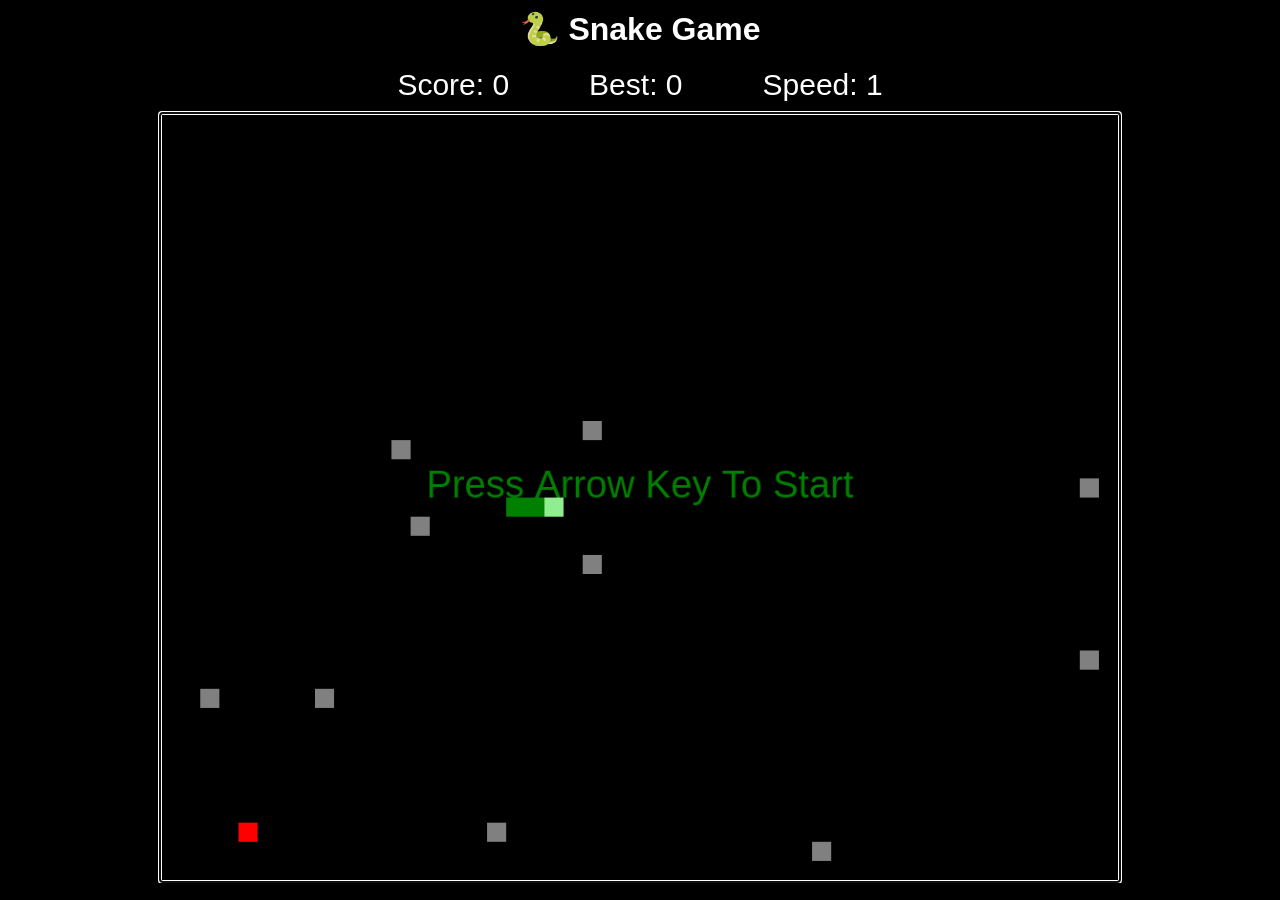
==== web_game/index.html @ a7d06b8a "big modify" ====
<!DOCTYPE html>
<html>

<head>

<meta charset="UTF-8">

<title>Snake Game</title>

<link rel="stylesheet" href="style.css">

</head>


<body>


<h1>🐍 Snake Game</h1>


<div id="info">

    <span id="score">
        Score: 0
    </span>


    <span id="best">
        Best: 0
    </span>


    <span id="speed">
        Speed: 1
    </span>

</div>


<div id="gameBox">

<canvas
id="game"
width="1000"
height="800"
tabindex="0">
</canvas>

</div>


<script src="snake.js"></script>


</body>


</html>
---- web_game/style.css ----
html,body{

    margin:0;

    padding:0;

    overflow:hidden;

}


body{

    background:black;

    color:white;

    text-align:center;

    font-family:Arial;

}



h1{

    margin-top:10px;

    margin-bottom:20px;

}



#gameBox{

    width:100vw;

    display:flex;

    justify-content:center;

}



canvas{

    background:black;

    border:3px solid white;

    max-width:95vw;

    max-height:85vh;

}



#info{

    width:100%;

    display:flex;

    justify-content:center;

    gap:80px;

    font-size:30px;

    margin-bottom:10px;

}
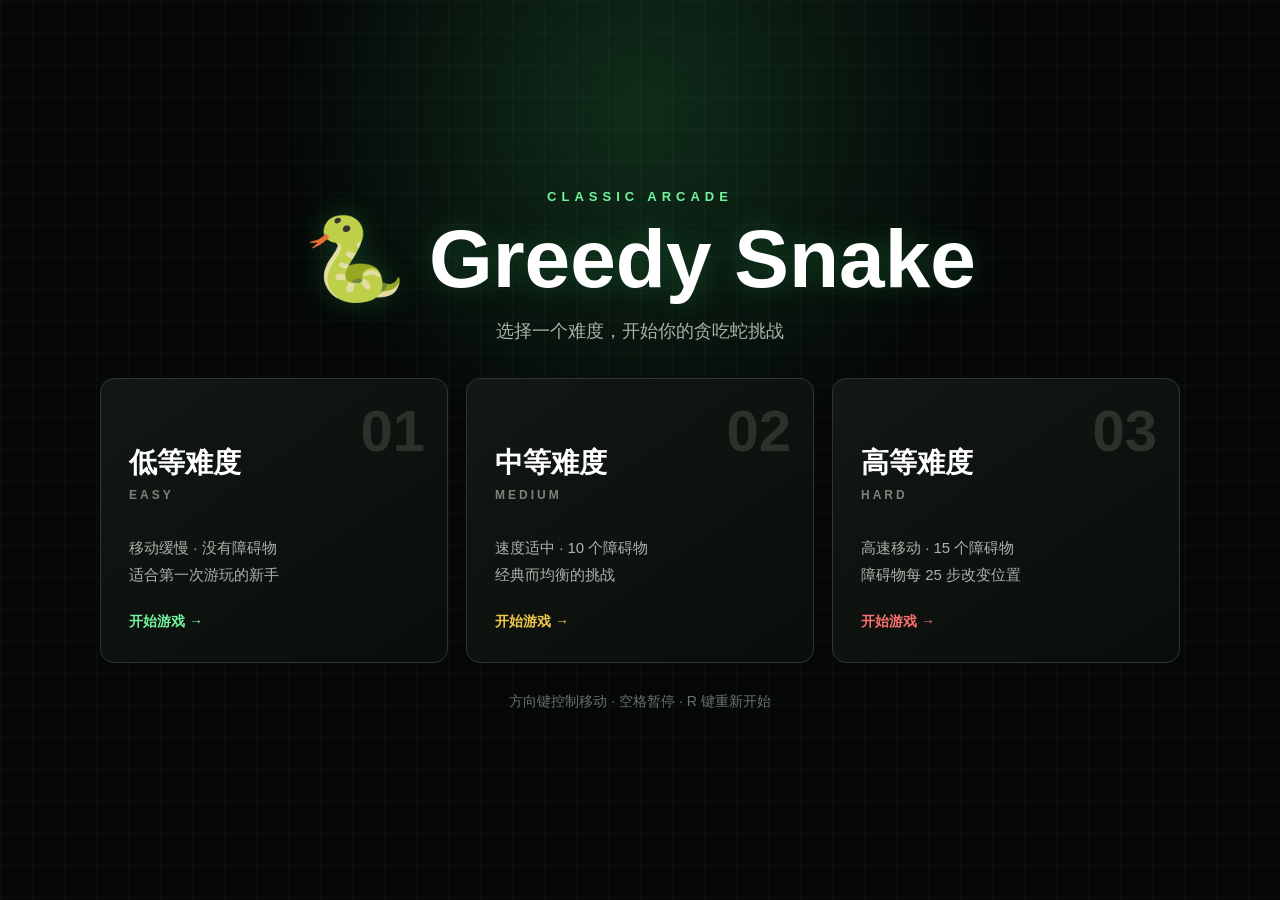
==== commit 36564d97: "Add difficulty menu and GitHub Pages deployment" ====
--- a/web_game/index.html
+++ b/web_game/index.html
@@ -1,58 +1,83 @@
 <!DOCTYPE html>
-<html>
+<html lang="zh-CN">
 
 <head>
-
-<meta charset="UTF-8">
-
-<title>Snake Game</title>
-
-<link rel="stylesheet" href="style.css">
-
+    <meta charset="UTF-8">
+    <meta name="viewport" content="width=device-width, initial-scale=1.0">
+    <title>Greedy Snake</title>
+    <link rel="stylesheet" href="style.css">
 </head>
-
 
 <body>
 
+<main id="mainMenu">
 
-<h1>🐍 Snake Game</h1>
+    <section class="menuCard" aria-labelledby="gameTitle">
+
+        <p class="eyebrow">CLASSIC ARCADE</p>
+
+        <h1 id="gameTitle">🐍 Greedy Snake</h1>
+
+        <p class="menuSubtitle">选择一个难度，开始你的贪吃蛇挑战</p>
+
+        <div class="difficultyGrid" aria-label="选择游戏难度">
+
+            <button class="difficultyCard easy" data-difficulty="easy" type="button">
+                <span class="difficultyLevel">01</span>
+                <strong>低等难度</strong>
+                <span class="englishName">EASY</span>
+                <span class="difficultyDescription">移动缓慢 · 没有障碍物<br>适合第一次游玩的新手</span>
+                <span class="playLabel">开始游戏 →</span>
+            </button>
+
+            <button class="difficultyCard medium" data-difficulty="medium" type="button">
+                <span class="difficultyLevel">02</span>
+                <strong>中等难度</strong>
+                <span class="englishName">MEDIUM</span>
+                <span class="difficultyDescription">速度适中 · 10 个障碍物<br>经典而均衡的挑战</span>
+                <span class="playLabel">开始游戏 →</span>
+            </button>
+
+            <button class="difficultyCard hard" data-difficulty="hard" type="button">
+                <span class="difficultyLevel">03</span>
+                <strong>高等难度</strong>
+                <span class="englishName">HARD</span>
+                <span class="difficultyDescription">高速移动 · 15 个障碍物<br>障碍物每 25 步改变位置</span>
+                <span class="playLabel">开始游戏 →</span>
+            </button>
+
+        </div>
+
+        <p class="controlsTip">方向键控制移动 · 空格暂停 · R 键重新开始</p>
+
+    </section>
+
+</main>
 
 
-<div id="info">
+<main id="gameScreen" hidden>
 
-    <span id="score">
-        Score: 0
-    </span>
+    <header class="gameHeader">
+        <button id="backToMenu" type="button">← 返回主界面</button>
+        <h1>🐍 Greedy Snake</h1>
+        <span id="currentDifficulty" aria-live="polite"></span>
+    </header>
 
+    <div id="info">
+        <span id="score">Score: 0</span>
+        <span id="best">Best: 0</span>
+        <span id="speed">Speed: 1</span>
+    </div>
 
-    <span id="best">
-        Best: 0
-    </span>
+    <div id="gameBox">
+        <canvas id="game" width="1000" height="800" tabindex="0"></canvas>
+    </div>
 
-
-    <span id="speed">
-        Speed: 1
-    </span>
-
-</div>
-
-
-<div id="gameBox">
-
-<canvas
-id="game"
-width="1000"
-height="800"
-tabindex="0">
-</canvas>
-
-</div>
+</main>
 
 
 <script src="snake.js"></script>
 
-
 </body>
 
-
-</html>+</html>
--- a/web_game/style.css
+++ b/web_game/style.css
@@ -1,76 +1,302 @@
+*{
+    box-sizing:border-box;
+}
+
+
 html,body{
-
     margin:0;
-
-    padding:0;
-
+    min-height:100%;
+}
+
+
+body{
+    background:#050807;
+    color:white;
+    font-family:Arial, sans-serif;
+}
+
+
+[hidden]{
+    display:none !important;
+}
+
+
+#mainMenu{
+    min-height:100vh;
+    display:flex;
+    align-items:center;
+    justify-content:center;
+    padding:32px;
+    background:
+        radial-gradient(circle at 50% 12%, rgba(73,255,135,.15), transparent 35%),
+        linear-gradient(rgba(255,255,255,.025) 1px, transparent 1px),
+        linear-gradient(90deg, rgba(255,255,255,.025) 1px, transparent 1px),
+        #050807;
+    background-size:auto, 32px 32px, 32px 32px, auto;
+}
+
+
+.menuCard{
+    width:min(1080px, 100%);
+    text-align:center;
+}
+
+
+.eyebrow{
+    margin:0 0 10px;
+    color:#70f59d;
+    font-size:13px;
+    font-weight:bold;
+    letter-spacing:5px;
+}
+
+
+.menuCard h1{
+    margin:0;
+    font-size:clamp(46px, 7vw, 82px);
+    line-height:1.1;
+    text-shadow:0 0 30px rgba(66,255,128,.2);
+}
+
+
+.menuSubtitle{
+    margin:15px 0 35px;
+    color:#a7b2aa;
+    font-size:18px;
+}
+
+
+.difficultyGrid{
+    display:grid;
+    grid-template-columns:repeat(3, 1fr);
+    gap:18px;
+}
+
+
+.difficultyCard{
+    position:relative;
+    min-height:285px;
+    padding:28px;
     overflow:hidden;
-
-}
-
-
-body{
-
+    border:1px solid #2d3831;
+    border-radius:14px;
+    background:linear-gradient(145deg, #121814, #090d0b);
+    color:white;
+    text-align:left;
+    cursor:pointer;
+    transition:transform .2s, border-color .2s, box-shadow .2s;
+}
+
+
+.difficultyCard:hover,
+.difficultyCard:focus-visible{
+    transform:translateY(-6px);
+    outline:none;
+}
+
+
+.difficultyCard.easy:hover,
+.difficultyCard.easy:focus-visible{
+    border-color:#62ef96;
+    box-shadow:0 16px 45px rgba(70,236,125,.14);
+}
+
+
+.difficultyCard.medium:hover,
+.difficultyCard.medium:focus-visible{
+    border-color:#f2c94c;
+    box-shadow:0 16px 45px rgba(242,201,76,.14);
+}
+
+
+.difficultyCard.hard:hover,
+.difficultyCard.hard:focus-visible{
+    border-color:#ff6262;
+    box-shadow:0 16px 45px rgba(255,75,75,.14);
+}
+
+
+.difficultyLevel{
+    position:absolute;
+    top:18px;
+    right:22px;
+    color:#29332c;
+    font-size:58px;
+    font-weight:bold;
+}
+
+
+.difficultyCard strong,
+.englishName,
+.difficultyDescription,
+.playLabel{
+    position:relative;
+    z-index:1;
+    display:block;
+}
+
+
+.difficultyCard strong{
+    margin-top:34px;
+    font-size:28px;
+}
+
+
+.englishName{
+    margin-top:6px;
+    color:#78857c;
+    font-size:12px;
+    font-weight:bold;
+    letter-spacing:3px;
+}
+
+
+.difficultyDescription{
+    margin-top:32px;
+    color:#a9b4ac;
+    font-size:15px;
+    line-height:1.8;
+}
+
+
+.playLabel{
+    margin-top:25px;
+    color:#72f49d;
+    font-size:14px;
+    font-weight:bold;
+}
+
+
+.medium .playLabel{
+    color:#f2c94c;
+}
+
+
+.hard .playLabel{
+    color:#ff7070;
+}
+
+
+.controlsTip{
+    margin:30px 0 0;
+    color:#68736b;
+    font-size:14px;
+}
+
+
+#gameScreen{
+    min-height:100vh;
+    overflow:hidden;
     background:black;
-
+    text-align:center;
+}
+
+
+.gameHeader{
+    position:relative;
+    display:flex;
+    align-items:center;
+    justify-content:center;
+    min-height:62px;
+    padding:8px 22px;
+}
+
+
+.gameHeader h1{
+    margin:0;
+    font-size:30px;
+}
+
+
+#backToMenu{
+    position:absolute;
+    left:22px;
+    padding:9px 14px;
+    border:1px solid #526058;
+    border-radius:6px;
+    background:#101512;
     color:white;
-
-    text-align:center;
-
-    font-family:Arial;
-
-}
-
-
-
-h1{
-
-    margin-top:10px;
-
-    margin-bottom:20px;
-
-}
-
+    cursor:pointer;
+}
+
+
+#backToMenu:hover,
+#backToMenu:focus-visible{
+    border-color:#70f59d;
+    outline:none;
+}
+
+
+#currentDifficulty{
+    position:absolute;
+    right:22px;
+    color:#70f59d;
+    font-size:14px;
+    font-weight:bold;
+}
+
+
+#info{
+    width:100%;
+    display:flex;
+    justify-content:center;
+    gap:80px;
+    margin-bottom:10px;
+    font-size:25px;
+}
 
 
 #gameBox{
-
     width:100vw;
-
     display:flex;
-
     justify-content:center;
-
-}
-
+}
 
 
 canvas{
-
+    max-width:95vw;
+    max-height:84vh;
+    border:3px solid white;
     background:black;
-
-    border:3px solid white;
-
-    max-width:95vw;
-
-    max-height:85vh;
-
-}
-
-
-
-#info{
-
-    width:100%;
-
-    display:flex;
-
-    justify-content:center;
-
-    gap:80px;
-
-    font-size:30px;
-
-    margin-bottom:10px;
-
-}+}
+
+
+@media (max-width:800px){
+    #mainMenu{
+        align-items:flex-start;
+        padding:25px 18px;
+    }
+
+    .difficultyGrid{
+        grid-template-columns:1fr;
+    }
+
+    .difficultyCard{
+        min-height:210px;
+    }
+
+    .difficultyCard strong{
+        margin-top:15px;
+    }
+
+    .difficultyDescription{
+        margin-top:18px;
+    }
+
+    .gameHeader{
+        justify-content:flex-end;
+    }
+
+    .gameHeader h1{
+        display:none;
+    }
+
+    #info{
+        gap:20px;
+        font-size:18px;
+    }
+
+    canvas{
+        max-height:80vh;
+    }
+}
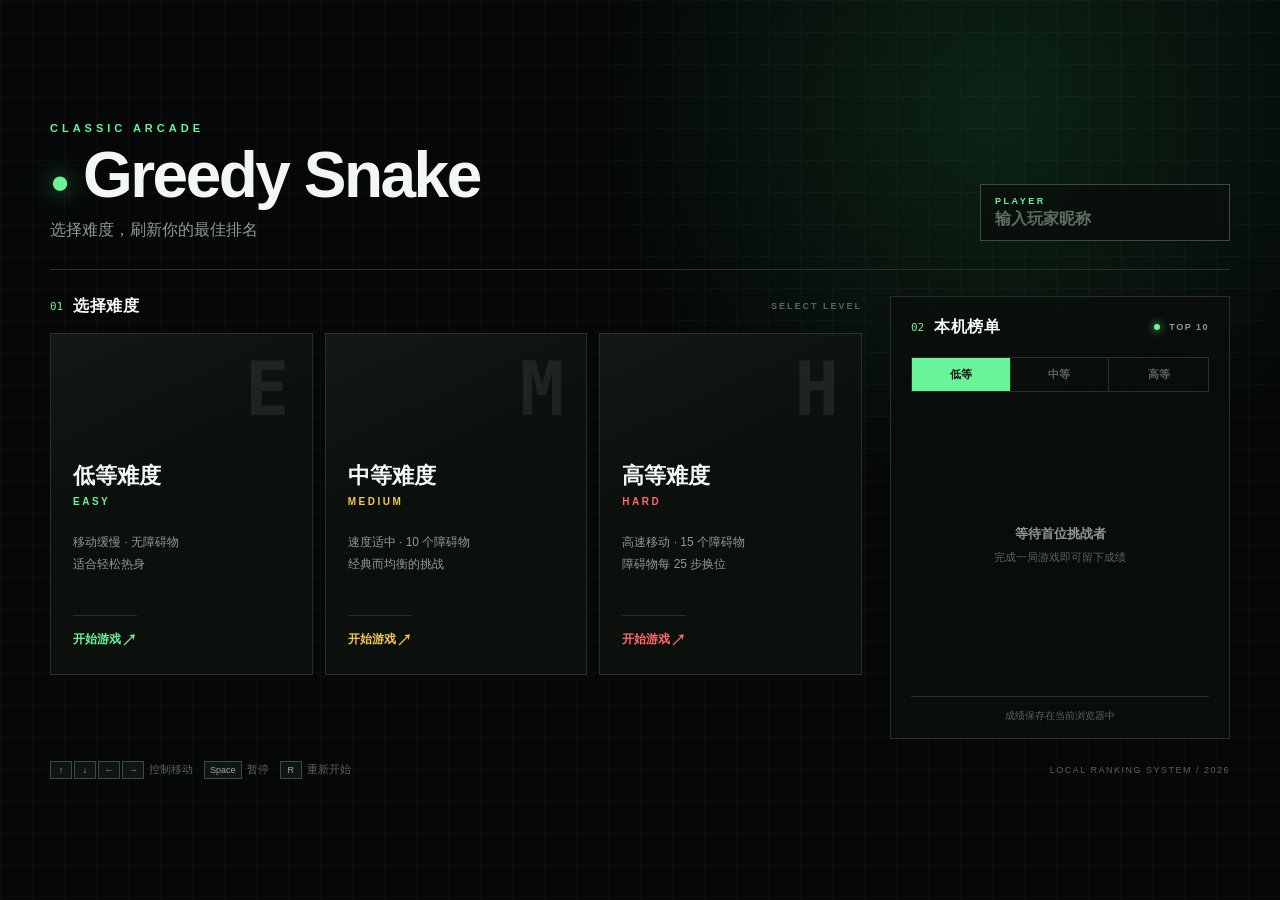
==== commit 62e92ce2: "update game" ====
--- a/web_game/index.html
+++ b/web_game/index.html
@@ -4,80 +4,144 @@
 <head>
     <meta charset="UTF-8">
     <meta name="viewport" content="width=device-width, initial-scale=1.0">
-    <title>Greedy Snake</title>
+    <meta name="theme-color" content="#07100b">
+    <title>Greedy Snake · 经典贪吃蛇</title>
     <link rel="stylesheet" href="style.css">
 </head>
 
 <body>
 
 <main id="mainMenu">
+    <section class="menuShell" aria-labelledby="gameTitle">
+        <header class="menuHero">
+            <div>
+                <p class="eyebrow">CLASSIC ARCADE</p>
+                <h1 id="gameTitle"><span aria-hidden="true">●</span> Greedy Snake</h1>
+                <p class="menuSubtitle">选择难度，刷新你的最佳排名</p>
+            </div>
 
-    <section class="menuCard" aria-labelledby="gameTitle">
+            <label class="playerField" for="playerName">
+                <span>PLAYER</span>
+                <input id="playerName" maxlength="12" autocomplete="nickname" placeholder="输入玩家昵称">
+            </label>
+        </header>
 
-        <p class="eyebrow">CLASSIC ARCADE</p>
+        <div class="menuLayout">
+            <section class="difficultySection" aria-labelledby="difficultyTitle">
+                <div class="sectionHeading">
+                    <div>
+                        <span class="sectionIndex">01</span>
+                        <h2 id="difficultyTitle">选择难度</h2>
+                    </div>
+                    <span class="sectionNote">SELECT LEVEL</span>
+                </div>
 
-        <h1 id="gameTitle">🐍 Greedy Snake</h1>
+                <div class="difficultyGrid" aria-label="选择游戏难度">
+                    <button class="difficultyCard easy" data-difficulty="easy" type="button">
+                        <span class="difficultyLevel">E</span>
+                        <span class="difficultyCopy">
+                            <strong>低等难度</strong>
+                            <span class="englishName">EASY</span>
+                            <span class="difficultyDescription">移动缓慢 · 无障碍物<br>适合轻松热身</span>
+                        </span>
+                        <span class="playLabel">开始游戏 <span aria-hidden="true">↗</span></span>
+                    </button>
 
-        <p class="menuSubtitle">选择一个难度，开始你的贪吃蛇挑战</p>
+                    <button class="difficultyCard medium" data-difficulty="medium" type="button">
+                        <span class="difficultyLevel">M</span>
+                        <span class="difficultyCopy">
+                            <strong>中等难度</strong>
+                            <span class="englishName">MEDIUM</span>
+                            <span class="difficultyDescription">速度适中 · 10 个障碍物<br>经典而均衡的挑战</span>
+                        </span>
+                        <span class="playLabel">开始游戏 <span aria-hidden="true">↗</span></span>
+                    </button>
 
-        <div class="difficultyGrid" aria-label="选择游戏难度">
+                    <button class="difficultyCard hard" data-difficulty="hard" type="button">
+                        <span class="difficultyLevel">H</span>
+                        <span class="difficultyCopy">
+                            <strong>高等难度</strong>
+                            <span class="englishName">HARD</span>
+                            <span class="difficultyDescription">高速移动 · 15 个障碍物<br>障碍物每 25 步换位</span>
+                        </span>
+                        <span class="playLabel">开始游戏 <span aria-hidden="true">↗</span></span>
+                    </button>
+                </div>
+            </section>
 
-            <button class="difficultyCard easy" data-difficulty="easy" type="button">
-                <span class="difficultyLevel">01</span>
-                <strong>低等难度</strong>
-                <span class="englishName">EASY</span>
-                <span class="difficultyDescription">移动缓慢 · 没有障碍物<br>适合第一次游玩的新手</span>
-                <span class="playLabel">开始游戏 →</span>
-            </button>
+            <aside class="leaderboardPanel" aria-labelledby="leaderboardTitle">
+                <div class="sectionHeading leaderboardHeading">
+                    <div>
+                        <span class="sectionIndex">02</span>
+                        <h2 id="leaderboardTitle">本机榜单</h2>
+                    </div>
+                    <span class="liveBadge"><i></i> TOP 10</span>
+                </div>
 
-            <button class="difficultyCard medium" data-difficulty="medium" type="button">
-                <span class="difficultyLevel">02</span>
-                <strong>中等难度</strong>
-                <span class="englishName">MEDIUM</span>
-                <span class="difficultyDescription">速度适中 · 10 个障碍物<br>经典而均衡的挑战</span>
-                <span class="playLabel">开始游戏 →</span>
-            </button>
+                <div class="leaderboardTabs" role="tablist" aria-label="榜单难度">
+                    <button class="leaderboardTab active" data-leaderboard-difficulty="easy" role="tab" aria-selected="true" type="button">低等</button>
+                    <button class="leaderboardTab" data-leaderboard-difficulty="medium" role="tab" aria-selected="false" type="button">中等</button>
+                    <button class="leaderboardTab" data-leaderboard-difficulty="hard" role="tab" aria-selected="false" type="button">高等</button>
+                </div>
 
-            <button class="difficultyCard hard" data-difficulty="hard" type="button">
-                <span class="difficultyLevel">03</span>
-                <strong>高等难度</strong>
-                <span class="englishName">HARD</span>
-                <span class="difficultyDescription">高速移动 · 15 个障碍物<br>障碍物每 25 步改变位置</span>
-                <span class="playLabel">开始游戏 →</span>
-            </button>
-
+                <ol id="leaderboardList" class="leaderboardList" aria-live="polite"></ol>
+                <p class="leaderboardFootnote">成绩保存在当前浏览器中</p>
+            </aside>
         </div>
 
-        <p class="controlsTip">方向键控制移动 · 空格暂停 · R 键重新开始</p>
-
+        <footer class="menuFooter">
+            <p class="controlsTip desktopTip"><kbd>↑</kbd><kbd>↓</kbd><kbd>←</kbd><kbd>→</kbd> 控制移动　<kbd>Space</kbd> 暂停　<kbd>R</kbd> 重新开始</p>
+            <p class="controlsTip mobileTip">滑动画布或点击方向键移动 · 点击暂停键暂停</p>
+            <span>LOCAL RANKING SYSTEM / 2026</span>
+        </footer>
     </section>
-
 </main>
 
-
 <main id="gameScreen" hidden>
-
     <header class="gameHeader">
         <button id="backToMenu" type="button">← 返回主界面</button>
-        <h1>🐍 Greedy Snake</h1>
+        <h1><span aria-hidden="true">●</span> Greedy Snake</h1>
         <span id="currentDifficulty" aria-live="polite"></span>
     </header>
 
     <div id="info">
-        <span id="score">Score: 0</span>
-        <span id="best">Best: 0</span>
-        <span id="speed">Speed: 1</span>
+        <span id="score"><small>SCORE</small><strong>0</strong></span>
+        <span id="best"><small>BEST</small><strong>0</strong></span>
+        <span id="speed"><small>SPEED</small><strong>1</strong></span>
     </div>
 
     <div id="gameBox">
-        <canvas id="game" width="1000" height="800" tabindex="0"></canvas>
+        <canvas id="game" width="1000" height="800" tabindex="0" aria-label="贪吃蛇游戏区域"></canvas>
     </div>
 
+    <section id="touchControls" aria-label="手机游戏控制">
+        <button class="directionButton up" data-direction="UP" type="button" aria-label="向上">▲</button>
+        <button class="directionButton left" data-direction="LEFT" type="button" aria-label="向左">◀</button>
+        <button id="touchPause" type="button" aria-label="暂停或继续">暂停</button>
+        <button class="directionButton right" data-direction="RIGHT" type="button" aria-label="向右">▶</button>
+        <button class="directionButton down" data-direction="DOWN" type="button" aria-label="向下">▼</button>
+        <button id="touchRestart" type="button">重新开始</button>
+    </section>
+
+    <section id="resultOverlay" class="resultOverlay" hidden aria-labelledby="resultTitle">
+        <div class="resultCard">
+            <p class="eyebrow">RUN COMPLETE</p>
+            <h2 id="resultTitle">游戏结束</h2>
+            <div class="resultScore">
+                <span>本局得分</span>
+                <strong id="resultScore">0</strong>
+            </div>
+            <p id="resultRank" class="resultRank"></p>
+            <div class="resultActions">
+                <button id="playAgain" class="primaryAction" type="button">再来一局</button>
+                <button id="viewLeaderboard" type="button">查看榜单</button>
+                <button id="resultToMenu" type="button">返回菜单</button>
+            </div>
+        </div>
+    </section>
 </main>
-
 
 <script src="snake.js"></script>
 
 </body>
-
 </html>
--- a/web_game/style.css
+++ b/web_game/style.css
@@ -1,250 +1,559 @@
+:root{
+    color-scheme:dark;
+    --bg:#050807;
+    --panel:#0b100d;
+    --panel-raised:#111814;
+    --line:#263129;
+    --line-bright:#3d4c42;
+    --text:#f3f7f4;
+    --muted:#8d9a91;
+    --dim:#59645d;
+    --green:#69f49a;
+    --yellow:#f2c94c;
+    --red:#ff6969;
+}
+
 *{
     box-sizing:border-box;
 }
 
-
-html,body{
+html,
+body{
     margin:0;
     min-height:100%;
 }
 
-
 body{
-    background:#050807;
-    color:white;
-    font-family:Arial, sans-serif;
-}
-
+    background:var(--bg);
+    color:var(--text);
+    font-family:Inter, "Microsoft YaHei", "PingFang SC", Arial, sans-serif;
+}
+
+button,
+input{
+    font:inherit;
+}
+
+button{
+    color:inherit;
+}
 
 [hidden]{
     display:none !important;
 }
 
-
 #mainMenu{
     min-height:100vh;
     display:flex;
     align-items:center;
     justify-content:center;
-    padding:32px;
+    padding:42px;
     background:
-        radial-gradient(circle at 50% 12%, rgba(73,255,135,.15), transparent 35%),
-        linear-gradient(rgba(255,255,255,.025) 1px, transparent 1px),
-        linear-gradient(90deg, rgba(255,255,255,.025) 1px, transparent 1px),
-        #050807;
+        radial-gradient(circle at 78% 12%, rgba(71, 255, 132, .11), transparent 31%),
+        linear-gradient(rgba(255,255,255,.023) 1px, transparent 1px),
+        linear-gradient(90deg, rgba(255,255,255,.023) 1px, transparent 1px),
+        var(--bg);
     background-size:auto, 32px 32px, 32px 32px, auto;
 }
 
-
-.menuCard{
-    width:min(1080px, 100%);
-    text-align:center;
-}
-
+.menuShell{
+    width:min(1180px, 100%);
+}
+
+.menuHero{
+    display:flex;
+    align-items:flex-end;
+    justify-content:space-between;
+    gap:32px;
+    padding-bottom:28px;
+    border-bottom:1px solid var(--line);
+}
 
 .eyebrow{
-    margin:0 0 10px;
-    color:#70f59d;
-    font-size:13px;
-    font-weight:bold;
-    letter-spacing:5px;
-}
-
-
-.menuCard h1{
+    margin:0 0 9px;
+    color:var(--green);
+    font-size:11px;
+    font-weight:800;
+    letter-spacing:4px;
+}
+
+.menuHero h1{
     margin:0;
-    font-size:clamp(46px, 7vw, 82px);
-    line-height:1.1;
-    text-shadow:0 0 30px rgba(66,255,128,.2);
-}
-
+    font-size:clamp(38px, 5vw, 66px);
+    line-height:1;
+    letter-spacing:-2.5px;
+}
+
+.menuHero h1 span,
+.gameHeader h1 span{
+    display:inline-block;
+    color:var(--green);
+    font-size:.52em;
+    text-shadow:0 0 24px rgba(105,244,154,.65);
+    transform:translateY(-.12em);
+}
 
 .menuSubtitle{
-    margin:15px 0 35px;
-    color:#a7b2aa;
-    font-size:18px;
-}
-
+    margin:13px 0 0;
+    color:var(--muted);
+    font-size:16px;
+}
+
+.playerField{
+    min-width:250px;
+    padding:11px 14px 12px;
+    border:1px solid var(--line-bright);
+    background:rgba(9,14,11,.8);
+}
+
+.playerField:focus-within{
+    border-color:var(--green);
+    box-shadow:0 0 0 3px rgba(105,244,154,.08);
+}
+
+.playerField span{
+    display:block;
+    margin-bottom:4px;
+    color:var(--green);
+    font-size:9px;
+    font-weight:800;
+    letter-spacing:2.5px;
+}
+
+.playerField input{
+    width:100%;
+    padding:0;
+    border:0;
+    outline:0;
+    background:transparent;
+    color:var(--text);
+    font-size:16px;
+    font-weight:700;
+}
+
+.playerField input::placeholder{
+    color:#5f6b63;
+}
+
+.menuLayout{
+    display:grid;
+    grid-template-columns:minmax(0, 1fr) 340px;
+    gap:28px;
+    padding-top:26px;
+}
+
+.difficultySection,
+.leaderboardPanel{
+    min-width:0;
+}
+
+.sectionHeading{
+    display:flex;
+    align-items:center;
+    justify-content:space-between;
+    margin-bottom:16px;
+}
+
+.sectionHeading > div{
+    display:flex;
+    align-items:center;
+    gap:10px;
+}
+
+.sectionHeading h2{
+    margin:0;
+    font-size:16px;
+    letter-spacing:.5px;
+}
+
+.sectionIndex{
+    color:var(--green);
+    font-family:Consolas, monospace;
+    font-size:11px;
+}
+
+.sectionNote{
+    color:var(--dim);
+    font-size:9px;
+    font-weight:800;
+    letter-spacing:2px;
+}
 
 .difficultyGrid{
     display:grid;
-    grid-template-columns:repeat(3, 1fr);
-    gap:18px;
-}
-
+    grid-template-columns:repeat(3, minmax(0, 1fr));
+    gap:12px;
+}
 
 .difficultyCard{
     position:relative;
-    min-height:285px;
-    padding:28px;
+    min-height:342px;
+    display:flex;
+    flex-direction:column;
+    justify-content:space-between;
+    padding:22px;
     overflow:hidden;
-    border:1px solid #2d3831;
-    border-radius:14px;
-    background:linear-gradient(145deg, #121814, #090d0b);
-    color:white;
+    border:1px solid var(--line);
+    border-radius:0;
+    background:
+        linear-gradient(155deg, rgba(255,255,255,.035), transparent 42%),
+        var(--panel);
     text-align:left;
     cursor:pointer;
-    transition:transform .2s, border-color .2s, box-shadow .2s;
-}
-
+    transition:transform .2s ease, border-color .2s ease, background-color .2s ease;
+}
+
+.difficultyCard::after{
+    content:"";
+    position:absolute;
+    inset:auto 0 0;
+    height:2px;
+    background:currentColor;
+    transform:scaleX(0);
+    transform-origin:left;
+    transition:transform .25s ease;
+}
 
 .difficultyCard:hover,
 .difficultyCard:focus-visible{
-    transform:translateY(-6px);
+    transform:translateY(-5px);
     outline:none;
-}
-
-
-.difficultyCard.easy:hover,
-.difficultyCard.easy:focus-visible{
-    border-color:#62ef96;
-    box-shadow:0 16px 45px rgba(70,236,125,.14);
-}
-
-
-.difficultyCard.medium:hover,
-.difficultyCard.medium:focus-visible{
-    border-color:#f2c94c;
-    box-shadow:0 16px 45px rgba(242,201,76,.14);
-}
-
-
-.difficultyCard.hard:hover,
-.difficultyCard.hard:focus-visible{
-    border-color:#ff6262;
-    box-shadow:0 16px 45px rgba(255,75,75,.14);
-}
-
+    background-color:var(--panel-raised);
+}
+
+.difficultyCard:hover::after,
+.difficultyCard:focus-visible::after{
+    transform:scaleX(1);
+}
+
+.difficultyCard.easy{
+    color:var(--green);
+}
+
+.difficultyCard.medium{
+    color:var(--yellow);
+}
+
+.difficultyCard.hard{
+    color:var(--red);
+}
+
+.difficultyCard:hover,
+.difficultyCard:focus-visible{
+    border-color:currentColor;
+}
 
 .difficultyLevel{
-    position:absolute;
-    top:18px;
-    right:22px;
-    color:#29332c;
-    font-size:58px;
-    font-weight:bold;
-}
-
-
-.difficultyCard strong,
+    align-self:flex-end;
+    color:rgba(255,255,255,.08);
+    font-family:Consolas, monospace;
+    font-size:74px;
+    font-weight:900;
+    line-height:.9;
+}
+
+.difficultyCopy strong,
 .englishName,
 .difficultyDescription,
 .playLabel{
-    position:relative;
-    z-index:1;
     display:block;
 }
 
-
-.difficultyCard strong{
-    margin-top:34px;
-    font-size:28px;
-}
-
+.difficultyCopy strong{
+    color:var(--text);
+    font-size:22px;
+}
 
 .englishName{
-    margin-top:6px;
-    color:#78857c;
+    margin-top:5px;
+    color:currentColor;
+    font-size:10px;
+    font-weight:800;
+    letter-spacing:2.5px;
+}
+
+.difficultyDescription{
+    margin-top:24px;
+    color:var(--muted);
     font-size:12px;
-    font-weight:bold;
-    letter-spacing:3px;
-}
-
-
-.difficultyDescription{
-    margin-top:32px;
-    color:#a9b4ac;
-    font-size:15px;
-    line-height:1.8;
-}
-
+    line-height:1.9;
+}
 
 .playLabel{
-    margin-top:25px;
-    color:#72f49d;
-    font-size:14px;
-    font-weight:bold;
-}
-
-
-.medium .playLabel{
-    color:#f2c94c;
-}
-
-
-.hard .playLabel{
-    color:#ff7070;
-}
-
+    padding-top:15px;
+    border-top:1px solid var(--line);
+    color:currentColor;
+    font-size:12px;
+    font-weight:800;
+}
+
+.playLabel span{
+    float:right;
+    font-size:16px;
+}
+
+.leaderboardPanel{
+    padding:20px 20px 15px;
+    border:1px solid var(--line);
+    background:rgba(9,14,11,.78);
+}
+
+.leaderboardHeading{
+    margin-bottom:19px;
+}
+
+.liveBadge{
+    color:var(--muted);
+    font-size:9px;
+    font-weight:800;
+    letter-spacing:1.5px;
+}
+
+.liveBadge i{
+    width:6px;
+    height:6px;
+    display:inline-block;
+    margin-right:5px;
+    border-radius:50%;
+    background:var(--green);
+    box-shadow:0 0 8px var(--green);
+}
+
+.leaderboardTabs{
+    display:grid;
+    grid-template-columns:repeat(3, 1fr);
+    margin-bottom:12px;
+    border:1px solid var(--line);
+}
+
+.leaderboardTab{
+    padding:9px 5px;
+    border:0;
+    border-right:1px solid var(--line);
+    background:transparent;
+    color:var(--dim);
+    font-size:11px;
+    font-weight:700;
+    cursor:pointer;
+}
+
+.leaderboardTab:last-child{
+    border-right:0;
+}
+
+.leaderboardTab:hover,
+.leaderboardTab:focus-visible{
+    color:var(--text);
+    outline:none;
+}
+
+.leaderboardTab.active{
+    background:var(--green);
+    color:#061009;
+}
+
+.leaderboardList{
+    min-height:282px;
+    max-height:282px;
+    margin:0;
+    padding:0;
+    overflow-y:auto;
+    list-style:none;
+    scrollbar-color:#344138 transparent;
+    scrollbar-width:thin;
+}
+
+.leaderboardRow{
+    min-height:44px;
+    display:grid;
+    grid-template-columns:30px minmax(0, 1fr) auto;
+    align-items:center;
+    gap:8px;
+    border-bottom:1px solid #1a221d;
+}
+
+.leaderboardRow:last-child{
+    border-bottom:0;
+}
+
+.rankNumber{
+    color:var(--dim);
+    font-family:Consolas, monospace;
+    font-size:11px;
+}
+
+.leaderboardRow:nth-child(1) .rankNumber{
+    color:var(--yellow);
+}
+
+.leaderboardRow:nth-child(2) .rankNumber{
+    color:#c7d0ca;
+}
+
+.leaderboardRow:nth-child(3) .rankNumber{
+    color:#c88961;
+}
+
+.rankName{
+    overflow:hidden;
+    color:#dbe2dd;
+    font-size:12px;
+    font-weight:700;
+    text-overflow:ellipsis;
+    white-space:nowrap;
+}
+
+.rankScore{
+    color:var(--green);
+    font-family:Consolas, monospace;
+    font-size:13px;
+    font-weight:800;
+}
+
+.emptyLeaderboard{
+    min-height:282px;
+    display:flex;
+    flex-direction:column;
+    align-items:center;
+    justify-content:center;
+    color:var(--dim);
+    text-align:center;
+}
+
+.emptyLeaderboard strong{
+    display:block;
+    margin-bottom:7px;
+    color:var(--muted);
+    font-size:13px;
+}
+
+.emptyLeaderboard span{
+    font-size:11px;
+}
+
+.leaderboardFootnote{
+    margin:10px 0 0;
+    padding-top:12px;
+    border-top:1px solid var(--line);
+    color:var(--dim);
+    font-size:10px;
+    text-align:center;
+}
+
+.menuFooter{
+    display:flex;
+    align-items:center;
+    justify-content:space-between;
+    margin-top:22px;
+    color:var(--dim);
+    font-size:9px;
+    letter-spacing:1.5px;
+}
 
 .controlsTip{
-    margin:30px 0 0;
-    color:#68736b;
-    font-size:14px;
-}
-
+    margin:0;
+    font-size:11px;
+    letter-spacing:0;
+}
+
+kbd{
+    min-width:22px;
+    display:inline-block;
+    margin-right:2px;
+    padding:3px 5px;
+    border:1px solid var(--line-bright);
+    background:#101612;
+    color:#9da9a1;
+    font-family:inherit;
+    font-size:9px;
+    text-align:center;
+}
+
+.mobileTip,
+#touchControls{
+    display:none;
+}
 
 #gameScreen{
     min-height:100vh;
     overflow:hidden;
-    background:black;
+    background:
+        radial-gradient(circle at 50% 10%, rgba(68, 255, 129, .07), transparent 32%),
+        #020403;
     text-align:center;
 }
-
 
 .gameHeader{
     position:relative;
+    min-height:60px;
     display:flex;
     align-items:center;
     justify-content:center;
-    min-height:62px;
     padding:8px 22px;
-}
-
+    border-bottom:1px solid #172019;
+}
 
 .gameHeader h1{
     margin:0;
-    font-size:30px;
-}
-
+    font-size:22px;
+    letter-spacing:-.5px;
+}
 
 #backToMenu{
     position:absolute;
     left:22px;
-    padding:9px 14px;
-    border:1px solid #526058;
-    border-radius:6px;
-    background:#101512;
-    color:white;
+    padding:8px 12px;
+    border:1px solid var(--line-bright);
+    background:#0c120e;
+    color:var(--muted);
+    font-size:12px;
     cursor:pointer;
 }
-
 
 #backToMenu:hover,
 #backToMenu:focus-visible{
-    border-color:#70f59d;
+    border-color:var(--green);
+    color:var(--text);
     outline:none;
 }
-
 
 #currentDifficulty{
     position:absolute;
     right:22px;
-    color:#70f59d;
-    font-size:14px;
-    font-weight:bold;
-}
-
+    color:var(--green);
+    font-size:11px;
+    font-weight:800;
+    letter-spacing:1.2px;
+}
 
 #info{
     width:100%;
     display:flex;
     justify-content:center;
-    gap:80px;
-    margin-bottom:10px;
-    font-size:25px;
-}
-
+    gap:90px;
+    padding:13px 0 11px;
+}
+
+#info span{
+    min-width:82px;
+    display:flex;
+    align-items:baseline;
+    justify-content:center;
+    gap:9px;
+}
+
+#info small{
+    color:var(--dim);
+    font-size:9px;
+    font-weight:800;
+    letter-spacing:1.5px;
+}
+
+#info strong{
+    color:var(--text);
+    font-family:Consolas, monospace;
+    font-size:21px;
+}
 
 #gameBox{
     width:100vw;
@@ -252,19 +561,136 @@
     justify-content:center;
 }
 
-
 canvas{
     max-width:95vw;
-    max-height:84vh;
-    border:3px solid white;
-    background:black;
-}
-
-
-@media (max-width:800px){
+    max-height:82vh;
+    border:1px solid #49554d;
+    background:#020403;
+    box-shadow:0 25px 80px rgba(0,0,0,.5);
+    touch-action:none;
+}
+
+.resultOverlay{
+    position:fixed;
+    z-index:20;
+    inset:0;
+    display:grid;
+    place-items:center;
+    padding:20px;
+    background:rgba(2,5,3,.76);
+    backdrop-filter:blur(7px);
+}
+
+.resultCard{
+    width:min(420px, 100%);
+    padding:34px;
+    border:1px solid var(--line-bright);
+    background:
+        linear-gradient(145deg, rgba(105,244,154,.07), transparent 42%),
+        #0b100d;
+    box-shadow:0 30px 90px rgba(0,0,0,.7);
+}
+
+.resultCard h2{
+    margin:0 0 24px;
+    font-size:30px;
+}
+
+.resultScore{
+    padding:20px 0;
+    border-top:1px solid var(--line);
+    border-bottom:1px solid var(--line);
+}
+
+.resultScore span{
+    display:block;
+    margin-bottom:4px;
+    color:var(--muted);
+    font-size:11px;
+}
+
+.resultScore strong{
+    color:var(--green);
+    font-family:Consolas, monospace;
+    font-size:56px;
+}
+
+.resultRank{
+    min-height:22px;
+    margin:17px 0;
+    color:#b5c0b8;
+    font-size:13px;
+}
+
+.resultRank strong{
+    color:var(--yellow);
+}
+
+.resultActions{
+    display:grid;
+    grid-template-columns:1fr 1fr;
+    gap:8px;
+}
+
+.resultActions button{
+    min-height:42px;
+    border:1px solid var(--line-bright);
+    background:#111713;
+    color:#b8c2bb;
+    font-size:12px;
+    font-weight:700;
+    cursor:pointer;
+}
+
+.resultActions button:hover,
+.resultActions button:focus-visible{
+    border-color:var(--green);
+    color:var(--text);
+    outline:none;
+}
+
+.resultActions .primaryAction{
+    grid-column:1 / -1;
+    border-color:var(--green);
+    background:var(--green);
+    color:#061009;
+}
+
+@media (max-width:980px){
     #mainMenu{
         align-items:flex-start;
-        padding:25px 18px;
+        padding:28px 22px;
+    }
+
+    .menuLayout{
+        grid-template-columns:1fr;
+    }
+
+    .leaderboardList,
+    .emptyLeaderboard{
+        min-height:220px;
+        max-height:220px;
+    }
+}
+
+@media (max-width:680px){
+    #mainMenu{
+        padding:24px 16px;
+    }
+
+    .menuHero{
+        align-items:stretch;
+        flex-direction:column;
+        gap:20px;
+    }
+
+    .menuHero h1{
+        font-size:38px;
+        letter-spacing:-1.5px;
+    }
+
+    .playerField{
+        min-width:0;
     }
 
     .difficultyGrid{
@@ -272,15 +698,24 @@
     }
 
     .difficultyCard{
-        min-height:210px;
-    }
-
-    .difficultyCard strong{
-        margin-top:15px;
+        min-height:190px;
+    }
+
+    .difficultyLevel{
+        position:absolute;
+        top:22px;
+        right:22px;
+        font-size:64px;
     }
 
     .difficultyDescription{
-        margin-top:18px;
+        margin-top:12px;
+    }
+
+    .menuFooter{
+        align-items:flex-start;
+        flex-direction:column;
+        gap:12px;
     }
 
     .gameHeader{
@@ -291,12 +726,112 @@
         display:none;
     }
 
+    #backToMenu{
+        left:14px;
+    }
+
+    #currentDifficulty{
+        right:14px;
+    }
+
     #info{
-        gap:20px;
+        gap:12px;
+    }
+
+    #info span{
+        min-width:72px;
+        flex-direction:column;
+        gap:2px;
+    }
+
+    #info strong{
         font-size:18px;
     }
 
     canvas{
-        max-height:80vh;
-    }
-}
+        width:min(95vw, 500px);
+        height:auto;
+        max-height:57vh;
+    }
+
+    .desktopTip{
+        display:none;
+    }
+
+    .mobileTip{
+        display:block;
+    }
+
+    #touchControls{
+        width:238px;
+        margin:12px auto 18px;
+        display:grid;
+        grid-template-columns:repeat(3, 68px);
+        grid-template-rows:repeat(3, 52px);
+        justify-content:center;
+        gap:7px;
+        user-select:none;
+    }
+
+    #touchControls button{
+        border:1px solid var(--line-bright);
+        background:#111713;
+        color:var(--text);
+        font-size:19px;
+        font-weight:700;
+        touch-action:manipulation;
+        -webkit-tap-highlight-color:transparent;
+    }
+
+    #touchControls button:active{
+        transform:scale(.94);
+        border-color:var(--green);
+        background:#17241b;
+    }
+
+    .directionButton.up{
+        grid-column:2;
+        grid-row:1;
+    }
+
+    .directionButton.left{
+        grid-column:1;
+        grid-row:2;
+    }
+
+    #touchPause{
+        grid-column:2;
+        grid-row:2;
+        color:var(--green) !important;
+        font-size:12px !important;
+    }
+
+    .directionButton.right{
+        grid-column:3;
+        grid-row:2;
+    }
+
+    .directionButton.down{
+        grid-column:2;
+        grid-row:3;
+    }
+
+    #touchRestart{
+        grid-column:3;
+        grid-row:3;
+        font-size:11px !important;
+    }
+
+    .resultCard{
+        padding:28px 22px;
+    }
+}
+
+@media (prefers-reduced-motion:reduce){
+    *,
+    *::before,
+    *::after{
+        scroll-behavior:auto !important;
+        transition:none !important;
+    }
+}
